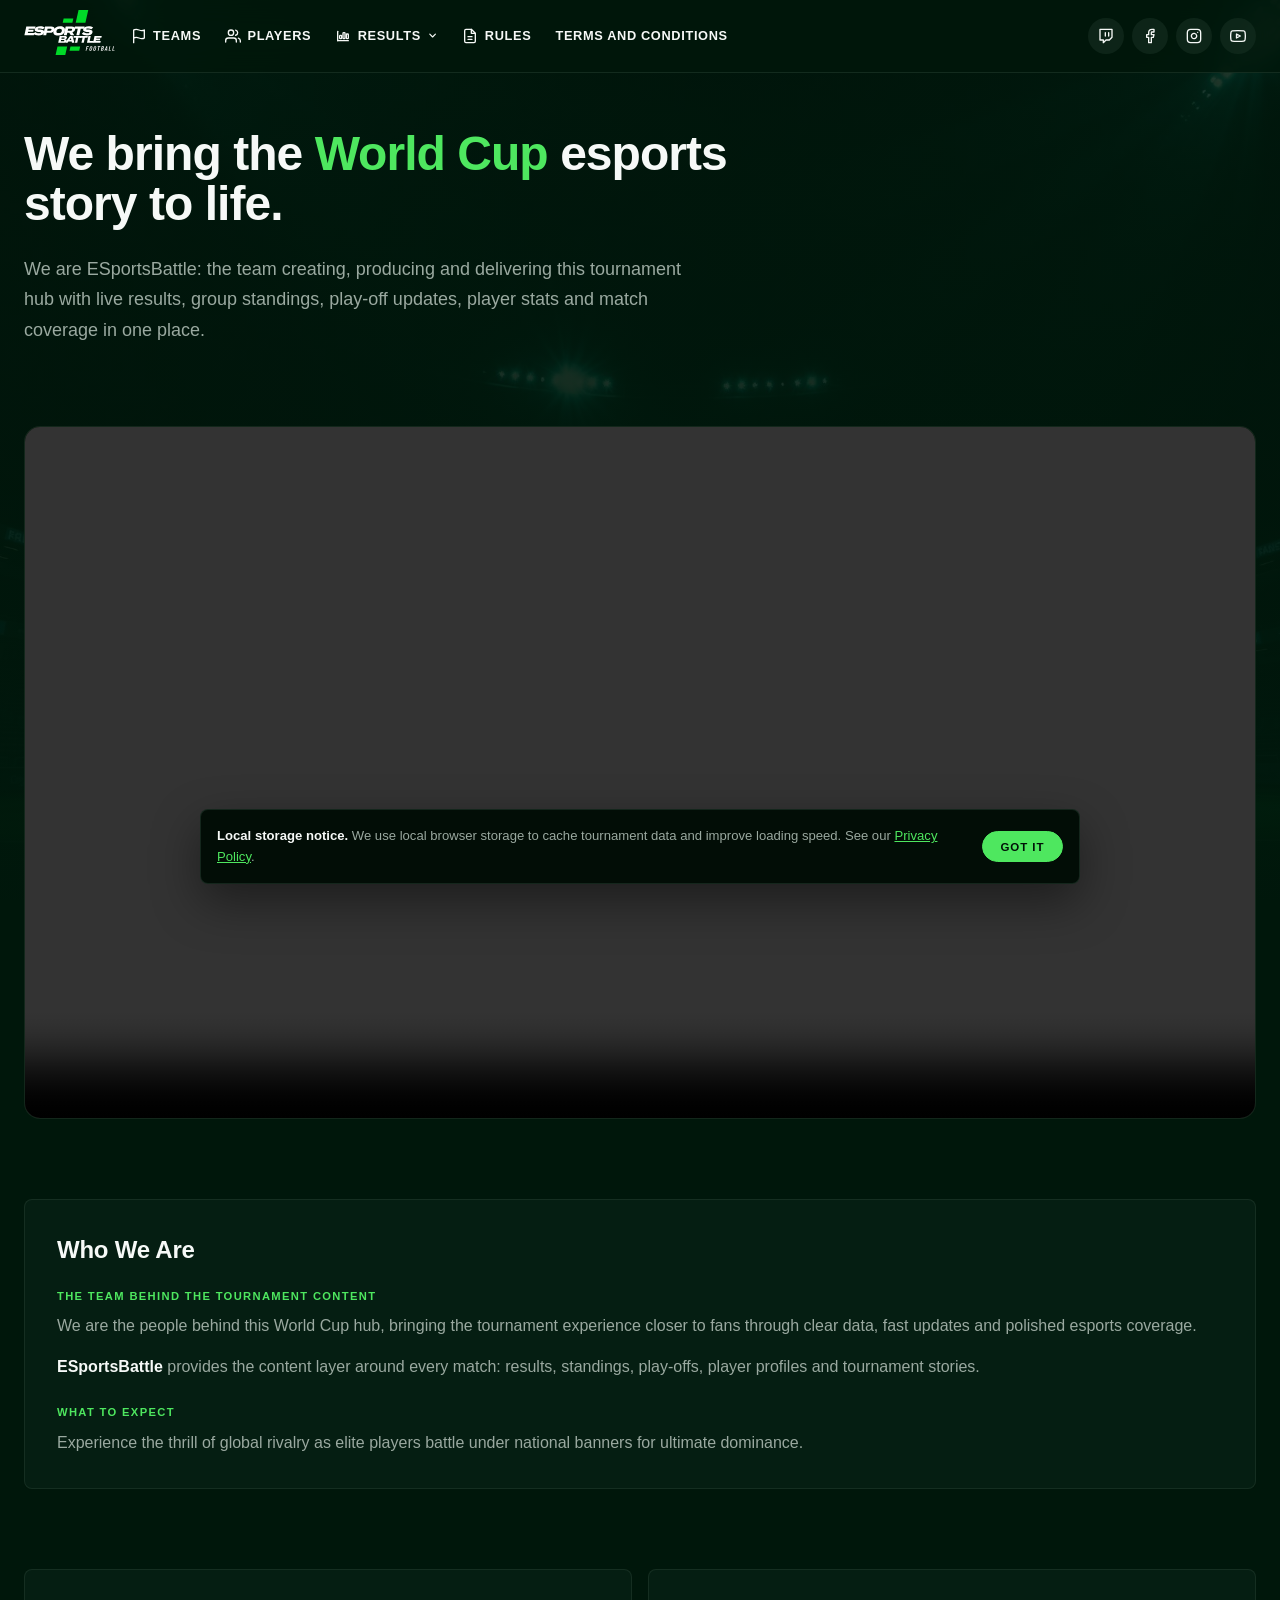
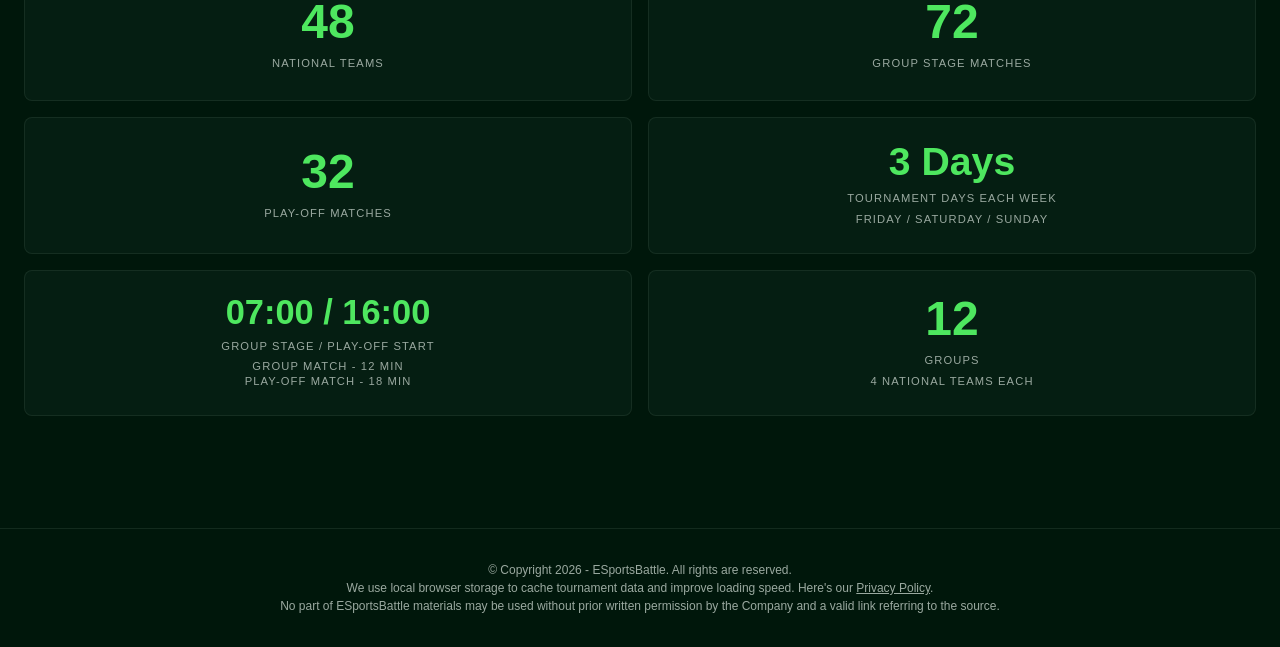
==== index.html @ 12e9135b "1" ====
<!DOCTYPE html>
<html lang="en">
<head>
  <meta charset="UTF-8" />
  <meta name="viewport" content="width=device-width, initial-scale=1.0" />
  <title>ESportsBattle World Cup Championship 2026</title>
  <meta name="description" content="ESportsBattle produces and delivers World Cup esports coverage: live results, group standings, play-offs, players and tournament updates." />
  <link rel="icon" type="image/svg+xml" href="assets/favico.ico" />
  <link rel="stylesheet" href="css/styles.css" />
</head>
<body id="top">

  <div class="bg-fixed"></div>

  <header>
    <div class="header-inner">
      <a href="#top" class="logo">
        <img src="assets/logo.svg" alt="Sportsbattle" />
      </a>

      <nav>
        <a href="html/teams.html">
          <svg viewBox="0 0 24 24" fill="none" stroke="currentColor" stroke-width="2" stroke-linecap="round" stroke-linejoin="round"><path d="M4 15s1-1 4-1 5 2 8 2 4-1 4-1V3s-1 1-4 1-5-2-8-2-4 1-4 1z"/><line x1="4" y1="22" x2="4" y2="15"/></svg>
          TEAMS
        </a>
        <a href="html/players-list.html">
          <svg viewBox="0 0 24 24" fill="none" stroke="currentColor" stroke-width="2" stroke-linecap="round" stroke-linejoin="round"><path d="M17 21v-2a4 4 0 0 0-4-4H5a4 4 0 0 0-4 4v2"/><circle cx="9" cy="7" r="4"/><path d="M23 21v-2a4 4 0 0 0-3-3.87"/><path d="M16 3.13a4 4 0 0 1 0 7.75"/></svg>
          PLAYERS
        </a>
        <div class="nav-dropdown">
          <span class="nav-dropdown-toggle">
            <svg class="results-icon" viewBox="0 0 24 24" fill="none" stroke="currentColor" stroke-width="2" stroke-linecap="round" stroke-linejoin="round"><path d="M4 19V5"/><path d="M4 19h16"/><rect x="7" y="11" width="3" height="5" rx="1"/><rect x="12" y="7" width="3" height="9" rx="1"/><rect x="17" y="9" width="3" height="7" rx="1"/></svg>
            RESULTS
            <svg class="chevron" viewBox="0 0 24 24" fill="none" stroke="currentColor" stroke-width="2.5" stroke-linecap="round" stroke-linejoin="round"><polyline points="6 9 12 15 18 9"/></svg>
          </span>
          <div class="nav-dropdown-menu">
            <a href="html/results.html#group">Group Stage</a>
            <a href="html/results.html#bracket">Play-Off</a>
          </div>
        </div>
        <a href="html/rules.html">
          <svg viewBox="0 0 24 24" fill="none" stroke="currentColor" stroke-width="2" stroke-linecap="round" stroke-linejoin="round"><path d="M14 2H6a2 2 0 0 0-2 2v16a2 2 0 0 0 2 2h12a2 2 0 0 0 2-2V8z"/><path d="M14 2v6h6"/><path d="M9 13h6"/><path d="M9 17h6"/></svg>
          RULES
        </a>
        <a href="html/terms.html">TERMS AND CONDITIONS</a>
      </nav>
      <button class="hamburger" id="hamburger" aria-label="Menu">
        <span></span><span></span><span></span>
      </button>
      <div class="header-actions">
        <div class="social-links">
          <a href="https://twitch.tv" target="_blank" rel="noopener noreferrer" class="social-btn" aria-label="Twitch">
            <svg viewBox="0 0 24 24" fill="none" stroke="currentColor" stroke-width="2" stroke-linecap="round" stroke-linejoin="round">
              <path d="M21 2H3v16h5v4l4-4h5l4-4V2z"/><path d="M11 7v5M16 7v5"/>
            </svg>
          </a>
          <a href="https://www.facebook.com/ESportsBattle.Official" target="_blank" rel="noopener noreferrer" class="social-btn" aria-label="Facebook">
            <svg viewBox="0 0 24 24" fill="none" stroke="currentColor" stroke-width="2" stroke-linecap="round" stroke-linejoin="round">
              <path d="M18 2h-3a5 5 0 0 0-5 5v3H7v4h3v8h4v-8h3l1-4h-4V7a1 1 0 0 1 1-1h3z"/>
            </svg>
          </a>
          <a href="https://www.instagram.com/esportsbattle.official" target="_blank" rel="noopener noreferrer" class="social-btn" aria-label="Instagram">
            <svg viewBox="0 0 24 24" fill="none" stroke="currentColor" stroke-width="2" stroke-linecap="round" stroke-linejoin="round">
              <rect x="2" y="2" width="20" height="20" rx="5" ry="5"/>
              <path d="M16 11.37A4 4 0 1 1 12.63 8 4 4 0 0 1 16 11.37z"/>
              <line x1="17.5" y1="6.5" x2="17.51" y2="6.5"/>
            </svg>
          </a>
          <a href="https://www.youtube.com/channel/UCHNQsFRH6XcjrdtbL4humHQ" target="_blank" rel="noopener noreferrer" class="social-btn" aria-label="YouTube">
            <svg viewBox="0 0 24 24" fill="none" stroke="currentColor" stroke-width="2" stroke-linecap="round" stroke-linejoin="round">
              <path d="M22.54 6.42a2.78 2.78 0 0 0-1.95-1.96C18.88 4 12 4 12 4s-6.88 0-8.59.46a2.78 2.78 0 0 0-1.95 1.96A29 29 0 0 0 1 12a29 29 0 0 0 .46 5.58A2.78 2.78 0 0 0 3.41 19.54C5.12 20 12 20 12 20s6.88 0 8.59-.46a2.78 2.78 0 0 0 1.95-1.96A29 29 0 0 0 23 12a29 29 0 0 0-.46-5.58z"/>
              <polygon points="9.75 15.02 15.5 12 9.75 8.98 9.75 15.02"/>
            </svg>
          </a>
        </div>
      </div>
    </div>
  </header>

  <section class="hero">
    <div class="hero-inner">
      <h1 id="hero-title">We bring the <span>World Cup</span> esports story to life.</h1>
      <p id="hero-desc">
        We are ESportsBattle: the team creating, producing and delivering this tournament hub with live results,
        group standings, play-off updates, player stats and match coverage in one place.
      </p>
    </div>
  </section>

  <section class="video-section container">
    <div class="video-wrapper">
      <video autoplay muted loop controls playsinline preload="auto" data-promo-video>
        <source src="assets/promo.mp4" type="video/mp4">
      </video>
      <div class="video-placeholder is-hidden">
        <div class="video-play-icon">
          <svg viewBox="0 0 24 24" fill="currentColor">
            <polygon points="5 3 19 12 5 21 5 3"/>
          </svg>
        </div>
        <p class="video-placeholder-text">Video coming soon</p>
      </div>
    </div>
  </section>

  <section class="about container">
    <div class="about-grid">
      <div class="card who-card">
        <h2 id="who-title">Who We Are</h2>
        <h3 class="who-subtitle" id="who-subtitle1">The team behind the tournament content</h3>
        <p id="who-p1">We are the people behind this World Cup hub, bringing the tournament experience closer to fans through clear data, fast updates and polished esports coverage.</p>
        <p id="who-p2"><strong>ESportsBattle</strong> provides the content layer around every match: results, standings, play-offs, player profiles and tournament stories.</p>
        <h3 class="who-subtitle" id="who-subtitle2">What to Expect</h3>
        <p id="who-p3">Experience the thrill of global rivalry as elite players battle under national banners for ultimate dominance.</p>
      </div>
    </div>
  </section>

  <section class="stats container">
    <div class="stats-grid">
      <div class="stat-card">
        <div class="value">48</div>
        <div class="label">National Teams</div>
      </div>
      <div class="stat-card">
        <div class="value">72</div>
        <div class="label">Group Stage Matches</div>
      </div>
      <div class="stat-card">
        <div class="value">32</div>
        <div class="label">Play-Off Matches</div>
      </div>
      <div class="stat-card">
        <div class="value value-inline">3 Days</div>
        <div class="label">Tournament Days Each Week</div>
        <div class="label label-sub">Friday / Saturday / Sunday</div>
      </div>
      <div class="stat-card stat-card--wide">
        <div class="value">07:00 / 16:00</div>
        <div class="label">Group Stage / Play-Off Start</div>
        <div class="label label-sub">Group match - 12 min<br>Play-off match - 18 min</div>
      </div>
      <div class="stat-card">
        <div class="value">12</div>
        <div class="label">Groups</div>
        <div class="label label-sub">4 National Teams Each</div>
      </div>
    </div>
  </section>

  <footer>
    <span id="footer-text">© Copyright 2026 - ESportsBattle. All rights are reserved.<br/>
     We use local browser storage to cache tournament data and improve loading speed. Here's our <a href="https://football.esportsbattle.com/en/privacy-policy" target="_blank" rel="noopener noreferrer" class="footer-link">Privacy Policy</a>.<br/>
     No part of ESportsBattle materials may be used without prior written permission by the Company and a valid link referring to the source.</span>
  </footer>

  <button class="scroll-top" id="scrollTopBtn" aria-label="Scroll to top" data-scroll-top>
    <svg viewBox="0 0 24 24" fill="none" stroke="currentColor" stroke-width="2.5" stroke-linecap="round" stroke-linejoin="round">
      <polyline points="18 15 12 9 6 15"/>
    </svg>
  </button>

  <script src="js/pages/home-page.js"></script>
  <script src="js/nav.js"></script>
</body>
</html>
---- css/styles.css ----
:root {
  --radius: 0.5rem;
  --background: oklch(0.18 0.04 160);
  --foreground: oklch(0.98 0.005 160);
  --card: oklch(0.22 0.04 160 / 0.85);
  --primary: oklch(0.82 0.22 145);
  --primary-foreground: oklch(0.15 0.04 160);
  --secondary: oklch(0.28 0.04 160);
  --muted-foreground: oklch(0.72 0.02 160);
  --border: oklch(0.35 0.04 160 / 0.5);
}

*, *::before, *::after { box-sizing: border-box; margin: 0; padding: 0; }
html { scroll-behavior: smooth; }
body {
  font-family: -apple-system, BlinkMacSystemFont, 'Segoe UI', Roboto, sans-serif;
  background-color: var(--background);
  color: var(--foreground);
  min-height: 100vh;
  line-height: 1.5;
}
a { color: inherit; text-decoration: none; }
button { cursor: pointer; font-family: inherit; }

.bg-fixed {
  position: fixed; inset: 0; z-index: -10;
  background-image:
    linear-gradient(to bottom, oklch(0.18 0.04 160 / 0.85), oklch(0.18 0.04 160 / 0.95)),
    url('../assets/stadium-bg.jpg');
  background-size: cover; background-position: center;
}

header {
  position: sticky; top: 0; z-index: 50;
  border-bottom: 1px solid var(--border);
  background: oklch(0.18 0.04 160 / 0.8);
  backdrop-filter: blur(12px);
}
.header-inner {
  max-width: 1280px; margin: 0 auto; padding: 0 1.5rem;
  display: flex; align-items: center; gap: 2rem;
  height: 4.5rem;
}
.logo { transition: opacity 0.2s; flex-shrink: 0; }
.logo:hover { opacity: 0.8; }
.logo img { height: 3.5rem; width: auto; }

nav {
  display: flex; align-items: center; gap: 1.5rem;
  flex: 1; flex-wrap: wrap;
}
nav a {
  font-size: 0.8rem; font-weight: 700; letter-spacing: 0.05em;
  display: flex; align-items: center; gap: 0.4rem;
  color: var(--foreground); transition: color 0.2s; white-space: nowrap;
}
nav a:hover { color: var(--primary); }
nav a.active,
.nav-dropdown-toggle.active { color: var(--primary); }
.is-hidden { display: none !important; }
.grid-span-all { grid-column: 1 / -1; }
.footer-link { text-decoration: underline; }
.text-primary { color: var(--primary); }
nav a svg { width: 1rem; height: 1rem; }

.header-actions { display: flex; align-items: center; gap: 0.75rem; flex-shrink: 0; }
.social-links { display: flex; align-items: center; gap: 0.5rem; }
.social-btn {
  width: 2.25rem; height: 2.25rem; border-radius: 50%;
  background: oklch(0.28 0.04 160 / 0.6);
  display: flex; align-items: center; justify-content: center;
  border: none; color: var(--foreground); transition: background 0.2s, color 0.2s;
}
.social-btn:hover { background: var(--primary); color: var(--primary-foreground); }
.social-btn svg { width: 1rem; height: 1rem; }
.divider { width: 1px; height: 1.5rem; background: var(--border); margin: 0 0.25rem; }

.container { max-width: 1280px; margin: 0 auto; padding: 0 1.5rem; }

.hero { padding: 1.5rem 1.5rem 4rem; max-width: 1280px; margin: 0 auto; }
@media (min-width: 768px) { .hero { padding: 2rem 1.5rem 5rem; } }
.hero-inner { max-width: 48rem; }
.badge {
  display: inline-flex; align-items: center; gap: 0.5rem;
  padding: 0.25rem 0.75rem; border-radius: 9999px;
  border: 1px solid oklch(0.82 0.22 145 / 0.4);
  background: oklch(0.82 0.22 145 / 0.1);
  color: var(--primary); font-size: 0.75rem; font-weight: 700;
  letter-spacing: 0.1em; text-transform: uppercase;
}
.badge-dot {
  width: 0.375rem; height: 0.375rem; border-radius: 50%;
  background: var(--primary); animation: pulse 2s infinite;
}
@keyframes pulse { 0%, 100% { opacity: 1; } 50% { opacity: 0.4; } }
.hero h1 {
  margin-top: 1.5rem; font-size: clamp(2.5rem, 7vw, 4.5rem);
  font-weight: 900; letter-spacing: -0.02em; line-height: 1.05;
}
.hero h1 span { color: var(--primary); }
.hero p { margin-top: 1.5rem; font-size: 1.125rem; color: var(--muted-foreground); max-width: 42rem; line-height: 1.7; }

.video-section { padding-bottom: 5rem; }
.video-wrapper {
  border-radius: calc(var(--radius) * 2);
  overflow: hidden;
  border: 1px solid var(--border);
  background: oklch(0.14 0.04 160);
  aspect-ratio: 16 / 9;
  position: relative;
}
.video-wrapper iframe,
.video-wrapper video {
  width: 100%; height: 100%; display: block; border: none;
}
.video-placeholder {
  position: absolute; inset: 0;
  display: flex; flex-direction: column; align-items: center; justify-content: center;
  gap: 1.25rem; background: oklch(0.14 0.04 160);
}
.video-play-icon {
  width: 5rem; height: 5rem; border-radius: 50%;
  background: oklch(0.82 0.22 145 / 0.15);
  border: 2px solid oklch(0.82 0.22 145 / 0.4);
  display: flex; align-items: center; justify-content: center;
  color: var(--primary);
}
.video-play-icon svg { width: 2rem; height: 2rem; margin-left: 4px; }
.video-placeholder-text {
  font-size: 0.875rem; color: var(--muted-foreground);
  letter-spacing: 0.05em; text-transform: uppercase; font-weight: 600;
}

.about { padding-bottom: 5rem; }
.about-grid { display: grid; gap: 2rem; }
.card {
  border-radius: var(--radius); border: 1px solid var(--border);
  background: var(--card); backdrop-filter: blur(12px); padding: 2rem;
}
.card h2 { font-size: 1.5rem; font-weight: 900; letter-spacing: -0.01em; margin-bottom: 1.25rem; }
.card p { color: var(--muted-foreground); line-height: 1.7; }
.card p + p { margin-top: 0.85rem; }

/* Who We Are card */
.who-subtitle {
  font-size: 0.7rem; font-weight: 800; letter-spacing: 0.12em; text-transform: uppercase;
  color: var(--primary); margin-bottom: 0.5rem; margin-top: 0;
}
.who-subtitle + p { margin-top: 0; }
.who-card p + .who-subtitle { margin-top: 1.5rem; }
.who-card p strong { color: var(--foreground); font-weight: 700; }

.stats { padding-bottom: 5rem; }
.stats-grid { display: grid; grid-template-columns: 1fr 1fr; gap: 1rem; }
@media (min-width: 900px) { .stats-grid { grid-template-columns: repeat(3, 1fr); } }
.stat-card {
  border-radius: var(--radius); border: 1px solid var(--border);
  background: var(--card); backdrop-filter: blur(12px);
  min-height: 8.25rem;
  padding: 1.5rem 1rem 1.6rem; text-align: center;
  display: flex; flex-direction: column; align-items: center; justify-content: center;
}
.stat-card .value {
  font-size: clamp(2.35rem, 4.5vw, 3rem);
  font-weight: 900; color: var(--primary); line-height: 1;
}
.stat-card .label {
  max-width: 16rem;
  font-size: 0.7rem; text-transform: uppercase; letter-spacing: 0.1em;
  color: var(--muted-foreground); margin-top: 0.6rem; line-height: 1.35;
}
.stat-card .label-sub { margin-top: 0.35rem; }
.stat-card .note {
  max-width: 18rem;
  margin-top: 0.45rem;
  font-size: 0.64rem;
  font-weight: 700;
  letter-spacing: 0.06em;
  text-transform: uppercase;
  color: var(--muted-foreground);
  opacity: 0.78;
  line-height: 1.55;
}
.stat-card--wide .value { font-size: clamp(1.55rem, 2.75vw, 2.15rem); }
.stat-card .value-inline { font-size: clamp(1.8rem, 3.4vw, 2.45rem); }


footer {
  border-top: 1px solid var(--border); margin-top: 2rem;
  padding: 2rem; text-align: center;
  font-size: 0.75rem; color: var(--muted-foreground);
}

.storage-consent {
  position: fixed;
  left: 1rem;
  right: 1rem;
  bottom: 1rem;
  z-index: 1200;
  max-width: 880px;
  margin: 0 auto;
  border: 1px solid var(--border);
  border-radius: var(--radius);
  background: oklch(0.13 0.035 160 / 0.96);
  color: var(--foreground);
  box-shadow: 0 18px 48px oklch(0 0 0 / 0.42);
  backdrop-filter: blur(16px);
  padding: 1rem;
  display: flex;
  align-items: center;
  gap: 1rem;
}
.storage-consent p {
  margin: 0;
  color: var(--muted-foreground);
  font-size: 0.82rem;
  line-height: 1.55;
}
.storage-consent strong {
  color: var(--foreground);
}
.storage-consent a {
  color: var(--primary);
  text-decoration: underline;
}
.storage-consent button {
  flex-shrink: 0;
  border: 1px solid var(--primary);
  border-radius: 9999px;
  background: var(--primary);
  color: var(--primary-foreground);
  padding: 0.55rem 1.1rem;
  font-size: 0.72rem;
  font-weight: 900;
  letter-spacing: 0.08em;
  text-transform: uppercase;
  cursor: pointer;
}

/* ── Hamburger button ── */
.hamburger {
  display: none; flex-direction: column; justify-content: center; gap: 5px;
  width: 2.2rem; height: 2.2rem; background: transparent; border: none;
  cursor: pointer; padding: 0.3rem; margin-left: auto; flex-shrink: 0;
}
.hamburger span {
  display: block; width: 100%; height: 2px;
  background: var(--foreground); border-radius: 2px;
  transition: all 0.25s;
}
.hamburger.open span:nth-child(1) { transform: translateY(7px) rotate(45deg); }
.hamburger.open span:nth-child(2) { opacity: 0; }
.hamburger.open span:nth-child(3) { transform: translateY(-7px) rotate(-45deg); }

@media (max-width: 767px) {
  .header-actions { display: none; }
  .hamburger { display: flex; }

  nav {
    display: none;
    position: fixed; inset: 4.5rem 0 0 0; z-index: 49;
    flex-direction: column; align-items: flex-start;
    gap: 0; padding: 1rem 0;
    background: oklch(0.14 0.03 160 / 0.97);
    backdrop-filter: blur(16px);
    border-top: 1px solid var(--border);
    overflow-y: auto;
  }
  nav.open { display: flex; }
  nav a {
    width: 100%; padding: 0.85rem 1.5rem;
    font-size: 1rem; border-bottom: 1px solid var(--border);
  }
  nav a:last-child { border-bottom: none; }

  .header-inner { gap: 1rem; }
  .logo img { height: 2.8rem; }
}

.scroll-top {
  position: fixed; bottom: 2rem; right: 2rem; z-index: 100;
  width: 3rem; height: 3rem; border-radius: 50%;
  border: 1px solid var(--border);
  background: oklch(0.22 0.04 160 / 0.9);
  color: var(--primary);
  display: flex; align-items: center; justify-content: center;
  backdrop-filter: blur(12px); cursor: pointer;
  opacity: 0; pointer-events: none; transform: translateY(10px);
  transition: opacity 0.3s, transform 0.3s, background 0.2s;
}
.scroll-top.visible { opacity: 1; pointer-events: auto; transform: translateY(0); }
.scroll-top:hover { background: var(--primary); color: var(--primary-foreground); }
.scroll-top svg { width: 1.25rem; height: 1.25rem; }
    position: fixed; inset: 4.5rem 0 0 0; z-index: 49;
    flex-direction: column; align-items: flex-start;
    gap: 0; padding: 1rem 0;
    background: oklch(0.14 0.03 160 / 0.97);
    backdrop-filter: blur(16px);
    border-top: 1px solid var(--border);
    overflow-y: auto;
  }
  nav.open { display: flex; }
  nav a {
    width: 100%; padding: 0.85rem 1.5rem;
    font-size: 1rem; border-bottom: 1px solid var(--border);
  }
  nav a:last-child { border-bottom: none; }
  .header-inner { gap: 1rem; }
  .logo img { height: 2.8rem; }

  .hero h1 { font-size: clamp(1.8rem, 8vw, 3rem); }
  .stats-grid { grid-template-columns: 1fr 1fr; gap: 1rem; }
  .conf-grid { grid-template-columns: repeat(3, 1fr); }
}

@media (max-width: 480px) {
  .stats-grid { grid-template-columns: 1fr 1fr; }
  .conf-grid { grid-template-columns: repeat(2, 1fr); }
}
  opacity: 0; pointer-events: none; transform: translateY(10px);
  transition: opacity 0.3s, transform 0.3s, background 0.2s;
}
.scroll-top.visible { opacity: 1; pointer-events: auto; transform: translateY(0); }
.scroll-top:hover { background: var(--primary); color: var(--primary-foreground); }
.scroll-top svg { width: 1.25rem; height: 1.25rem; }

@media (min-width: 768px) {
  nav { display: flex !important; position: static; background: transparent; padding: 0; border: none; flex-direction: row; flex-wrap: wrap; }
  nav a { width: auto; padding: 0; border-bottom: none; font-size: 0.8rem; }
  .hamburger { display: none !important; }
}

/* ── Nav dropdown ── */
.nav-dropdown {
  position: relative;
  display: flex;
  align-items: center;
}
/* Invisible hover bridge so mouse doesn't lose focus crossing the gap */
.nav-dropdown::after {
  content: '';
  position: absolute;
  left: 0; right: 0;
  top: 100%;
  height: 0.5rem;
}
.nav-dropdown-menu {
  display: none;
  position: absolute; top: 100%; left: 0;
  background: oklch(0.18 0.04 160 / 0.97);
  border: 1px solid var(--border); border-radius: 0.6rem;
  padding: 0.35rem 0; min-width: 160px;
  backdrop-filter: blur(16px); z-index: 100;
  box-shadow: 0 8px 24px oklch(0 0 0 / 0.4);
}
.nav-dropdown:hover .nav-dropdown-menu,
.nav-dropdown-menu:hover { display: block; }
.nav-dropdown-menu a {
  display: flex; align-items: center; gap: 0.5rem;
  padding: 0.55rem 1rem; font-size: 0.78rem; font-weight: 700;
  color: var(--muted-foreground); white-space: nowrap;
  border-bottom: none !important; width: auto !important;
  transition: color 0.15s, background 0.15s;
}
.nav-dropdown-menu a:hover { color: var(--primary); background: oklch(0.82 0.22 145 / 0.08); }
.nav-dropdown-toggle {
  display: flex; align-items: center; gap: 0.4rem; cursor: pointer;
  font-size: 0.8rem; font-weight: 700; letter-spacing: 0.05em;
  color: var(--foreground); transition: color 0.2s;
  white-space: nowrap;
  /* match nav a baseline alignment */
  line-height: 1;
}
.nav-dropdown-toggle:hover { color: var(--primary); }
.nav-dropdown-toggle > svg:not(.chevron) {
  width: 1rem;
  height: 1rem;
  flex-shrink: 0;
}
.nav-dropdown-toggle svg.chevron { width: 0.7rem; height: 0.7rem; transition: transform 0.2s; }
.nav-dropdown:hover .chevron { transform: rotate(180deg); }

/* Mobile: dropdown becomes flat list */
@media (max-width: 767px) {
  .nav-dropdown-menu {
    display: block; position: static;
    background: transparent; border: none; box-shadow: none;
    padding: 0; backdrop-filter: none; border-radius: 0;
  }
  .nav-dropdown-menu a {
    padding: 0.85rem 1.5rem 0.85rem 2.5rem !important;
    border-bottom: 1px solid var(--border) !important;
    width: 100% !important; font-size: 0.9rem;
  }
  .nav-dropdown-toggle { padding: 0.85rem 1.5rem; width: 100%; border-bottom: 1px solid var(--border); }
  .chevron { display: none; }
}
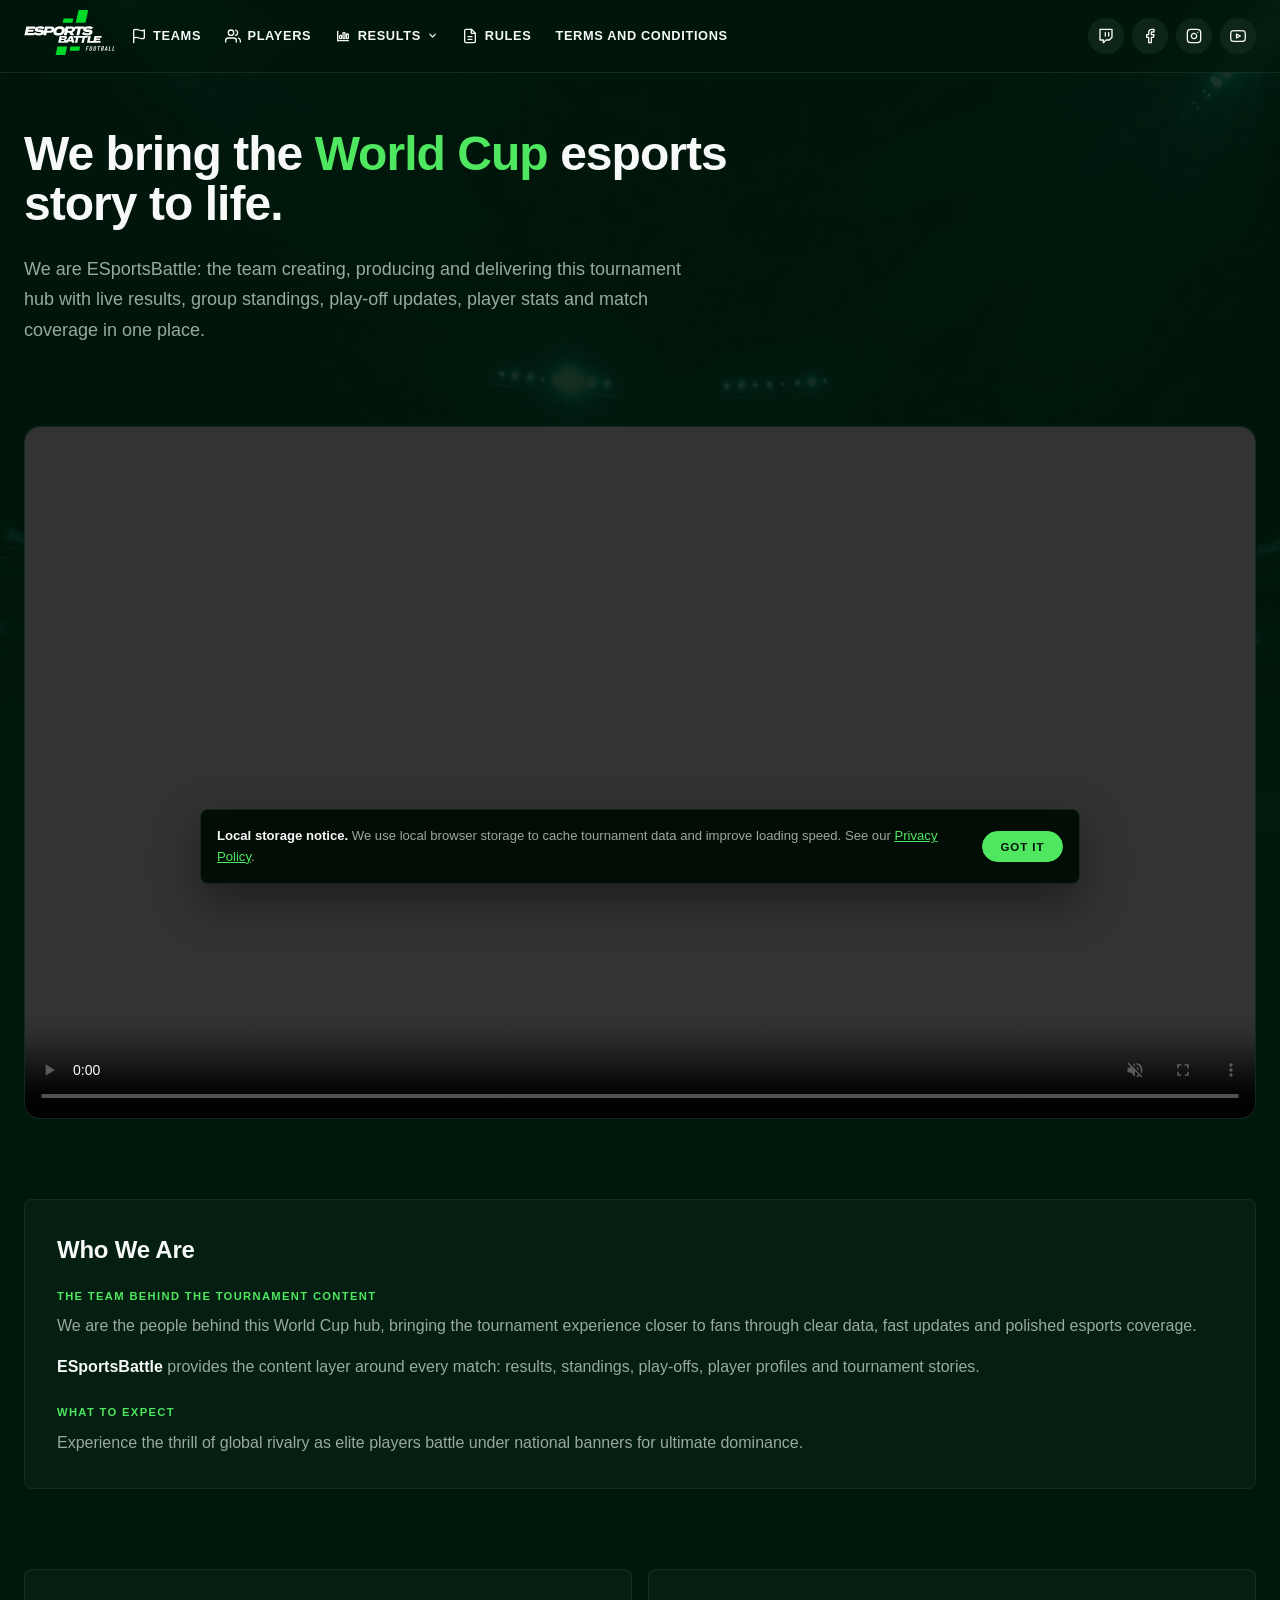
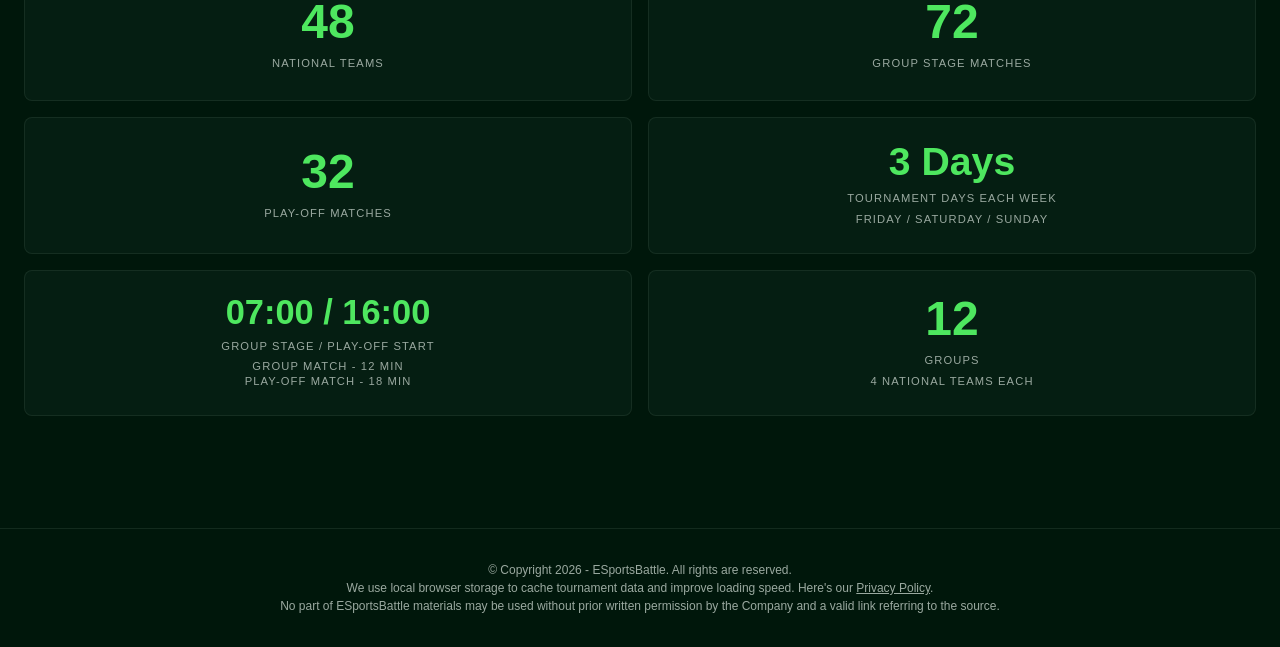
==== commit 90d1b29f: "final-2v0" ====
--- a/index.html
+++ b/index.html
@@ -90,7 +90,7 @@
   <section class="video-section container">
     <div class="video-wrapper">
       <video autoplay muted loop controls playsinline preload="auto" data-promo-video>
-        <source src="assets/promo.mp4" type="video/mp4">
+        <source src="assets/promo.mp4?v=20260611" type="video/mp4">
       </video>
       <div class="video-placeholder is-hidden">
         <div class="video-play-icon">
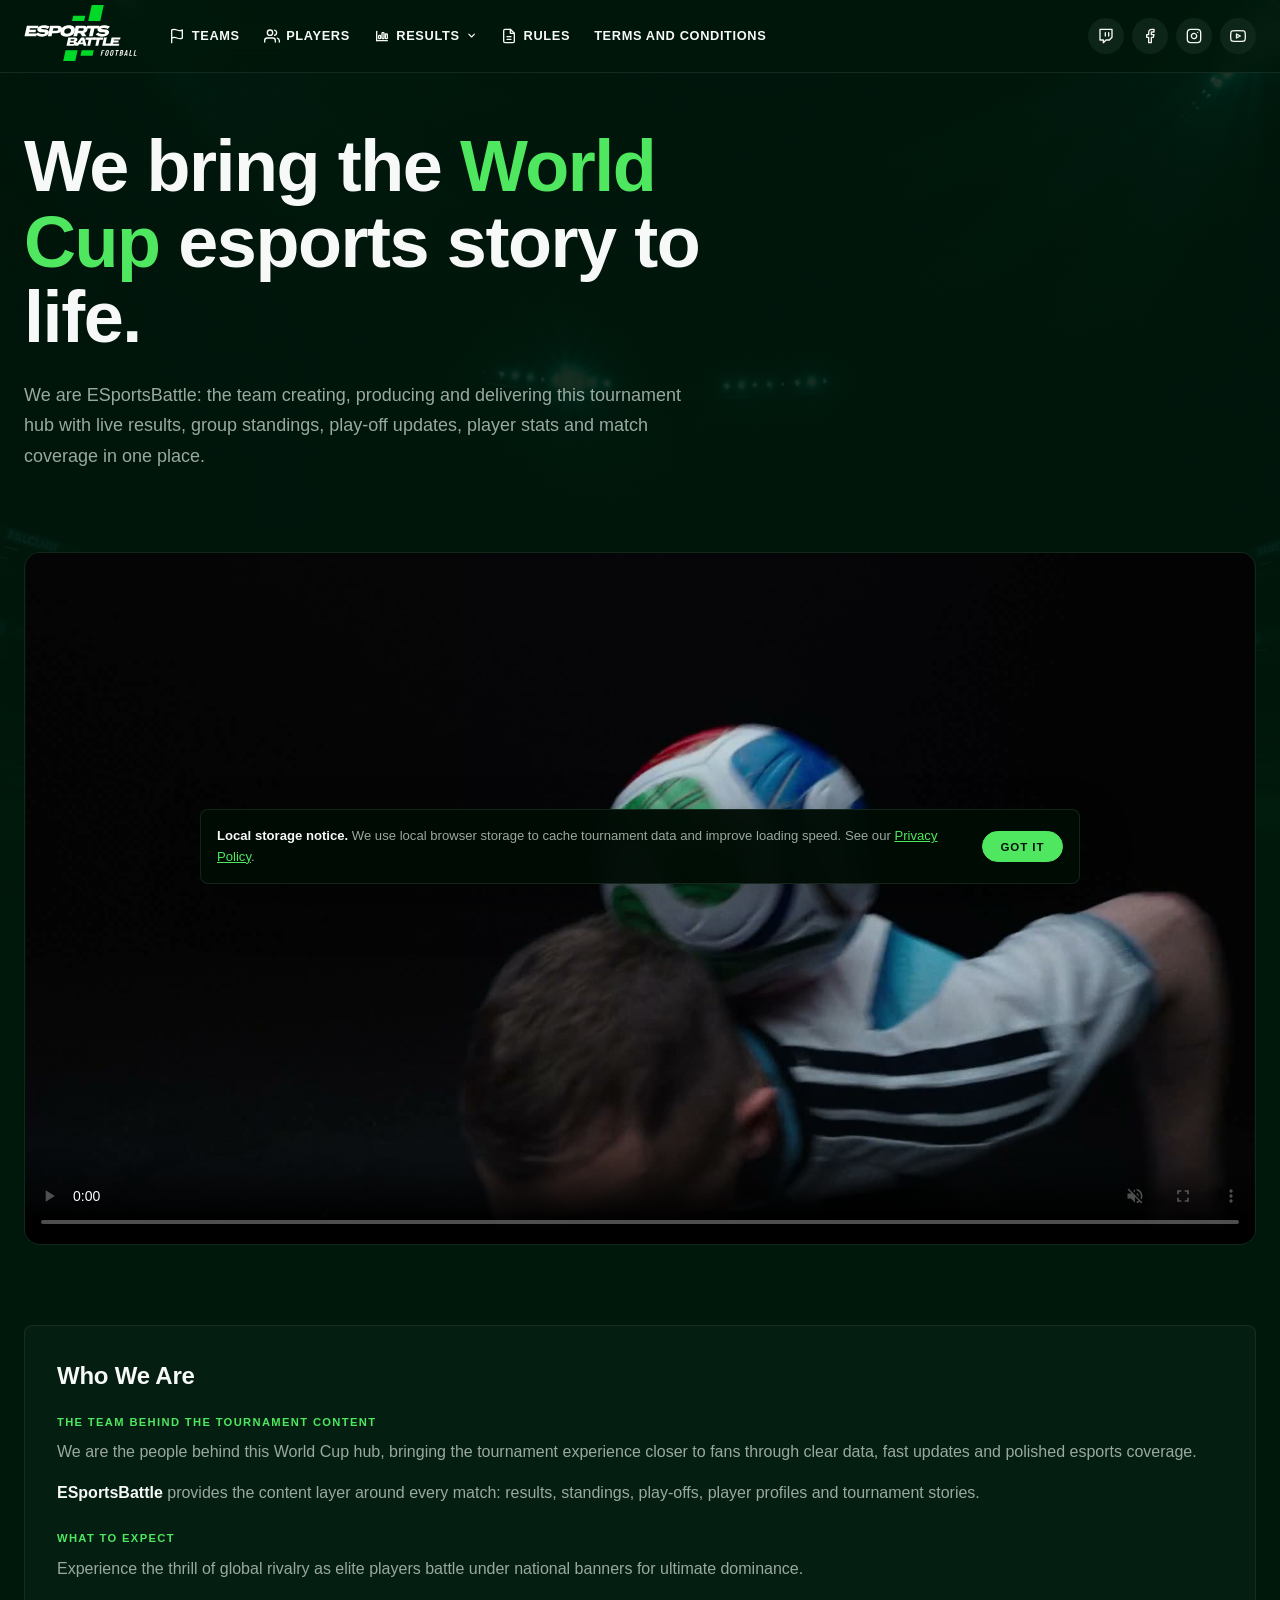
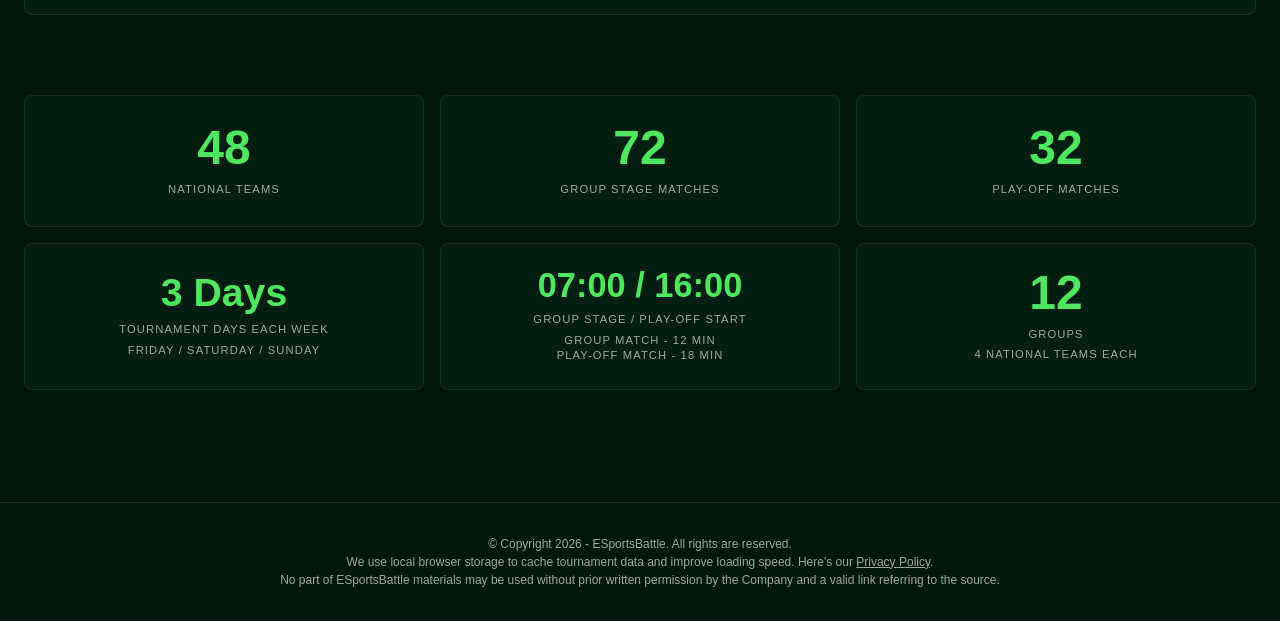
==== commit d74c04a0: "mobile-fix" ====
--- a/index.html
+++ b/index.html
@@ -89,7 +89,7 @@
 
   <section class="video-section container">
     <div class="video-wrapper">
-      <video autoplay muted loop controls playsinline preload="auto" data-promo-video>
+      <video autoplay muted loop controls playsinline preload="auto" poster="assets/promo-poster.jpg" data-promo-video>
         <source src="assets/promo.mp4?v=20260611" type="video/mp4">
       </video>
       <div class="video-placeholder is-hidden">
--- a/css/styles.css
+++ b/css/styles.css
@@ -11,16 +11,25 @@
 }
 
 *, *::before, *::after { box-sizing: border-box; margin: 0; padding: 0; }
-html { scroll-behavior: smooth; }
+html {
+  scroll-behavior: smooth;
+  max-width: 100%;
+  overflow-x: hidden;
+}
 body {
   font-family: -apple-system, BlinkMacSystemFont, 'Segoe UI', Roboto, sans-serif;
   background-color: var(--background);
   color: var(--foreground);
   min-height: 100vh;
   line-height: 1.5;
+  max-width: 100%;
+  overflow-x: hidden;
 }
 a { color: inherit; text-decoration: none; }
 button { cursor: pointer; font-family: inherit; }
+img, video { max-width: 100%; }
+body.nav-open { overflow: hidden; }
+body.nav-open .storage-consent { display: none; }
 
 .bg-fixed {
   position: fixed; inset: 0; z-index: -10;
@@ -254,27 +263,117 @@
 
 @media (max-width: 767px) {
   .header-actions { display: none; }
-  .hamburger { display: flex; }
+  .hamburger {
+    display: flex !important;
+    position: relative;
+    z-index: 52;
+  }
 
   nav {
-    display: none;
-    position: fixed; inset: 4.5rem 0 0 0; z-index: 49;
+    display: flex;
+    position: absolute;
+    top: 100%;
+    left: 0;
+    right: 0;
+    z-index: 49;
+    width: 100%;
+    max-height: calc(100dvh - 4.5rem);
     flex-direction: column; align-items: flex-start;
     gap: 0; padding: 1rem 0;
-    background: oklch(0.14 0.03 160 / 0.97);
+    background: oklch(0.14 0.03 160 / 0.94);
     backdrop-filter: blur(16px);
     border-top: 1px solid var(--border);
+    border-bottom: 1px solid var(--border);
+    box-shadow: 0 18px 36px oklch(0 0 0 / 0.32);
     overflow-y: auto;
-  }
-  nav.open { display: flex; }
+    opacity: 0;
+    visibility: hidden;
+    pointer-events: none;
+    transform: translateY(-0.75rem);
+    transform-origin: top center;
+    transition:
+      opacity 0.24s ease,
+      transform 0.28s ease,
+      visibility 0s linear 0.28s;
+  }
+  nav.open {
+    opacity: 1;
+    visibility: visible;
+    pointer-events: auto;
+    transform: translateY(0);
+    transition:
+      opacity 0.24s ease,
+      transform 0.28s ease,
+      visibility 0s linear 0s;
+  }
   nav a {
     width: 100%; padding: 0.85rem 1.5rem;
     font-size: 1rem; border-bottom: 1px solid var(--border);
   }
   nav a:last-child { border-bottom: none; }
 
-  .header-inner { gap: 1rem; }
+  .header-inner {
+    width: 100%;
+    padding: 0 1rem;
+    gap: 1rem;
+    justify-content: space-between;
+  }
   .logo img { height: 2.8rem; }
+
+  .container,
+  .hero {
+    padding-left: 1rem;
+    padding-right: 1rem;
+  }
+  .hero { padding-bottom: 2.75rem; }
+  .hero h1 {
+    font-size: clamp(2rem, 10vw, 3rem);
+    overflow-wrap: anywhere;
+  }
+  .hero p { font-size: 0.95rem; line-height: 1.6; }
+  .video-section,
+  .about,
+  .stats { padding-bottom: 3rem; }
+  .card { padding: 1.25rem; }
+  .stats-grid { gap: 0.75rem; }
+  .stat-card {
+    min-width: 0;
+    min-height: 7.5rem;
+    padding: 1.15rem 0.65rem;
+  }
+  .stat-card .value { font-size: clamp(1.85rem, 9vw, 2.5rem); }
+  .stat-card .value-inline { font-size: clamp(1.45rem, 7vw, 2.1rem); }
+  .stat-card--wide { grid-column: 1 / -1; }
+  .stat-card--wide .value { font-size: clamp(1.45rem, 7vw, 2rem); }
+  .stat-card .label { font-size: 0.62rem; }
+  .stat-card .note { font-size: 0.58rem; }
+
+  .storage-consent {
+    left: 0.75rem;
+    right: 0.75rem;
+    bottom: 0.75rem;
+    padding: 0.8rem;
+    flex-direction: column;
+    align-items: stretch;
+    gap: 0.65rem;
+  }
+  .storage-consent p { font-size: 0.72rem; line-height: 1.45; }
+  .storage-consent button {
+    align-self: flex-end;
+    padding: 0.45rem 0.9rem;
+  }
+
+  footer {
+    padding: 1.5rem 1rem;
+    font-size: 0.68rem;
+    overflow-wrap: anywhere;
+  }
+  .scroll-top {
+    width: 2.65rem;
+    height: 2.65rem;
+    right: 1rem;
+    bottom: 1rem;
+  }
 }
 
 .scroll-top {
@@ -291,38 +390,6 @@
 .scroll-top.visible { opacity: 1; pointer-events: auto; transform: translateY(0); }
 .scroll-top:hover { background: var(--primary); color: var(--primary-foreground); }
 .scroll-top svg { width: 1.25rem; height: 1.25rem; }
-    position: fixed; inset: 4.5rem 0 0 0; z-index: 49;
-    flex-direction: column; align-items: flex-start;
-    gap: 0; padding: 1rem 0;
-    background: oklch(0.14 0.03 160 / 0.97);
-    backdrop-filter: blur(16px);
-    border-top: 1px solid var(--border);
-    overflow-y: auto;
-  }
-  nav.open { display: flex; }
-  nav a {
-    width: 100%; padding: 0.85rem 1.5rem;
-    font-size: 1rem; border-bottom: 1px solid var(--border);
-  }
-  nav a:last-child { border-bottom: none; }
-  .header-inner { gap: 1rem; }
-  .logo img { height: 2.8rem; }
-
-  .hero h1 { font-size: clamp(1.8rem, 8vw, 3rem); }
-  .stats-grid { grid-template-columns: 1fr 1fr; gap: 1rem; }
-  .conf-grid { grid-template-columns: repeat(3, 1fr); }
-}
-
-@media (max-width: 480px) {
-  .stats-grid { grid-template-columns: 1fr 1fr; }
-  .conf-grid { grid-template-columns: repeat(2, 1fr); }
-}
-  opacity: 0; pointer-events: none; transform: translateY(10px);
-  transition: opacity 0.3s, transform 0.3s, background 0.2s;
-}
-.scroll-top.visible { opacity: 1; pointer-events: auto; transform: translateY(0); }
-.scroll-top:hover { background: var(--primary); color: var(--primary-foreground); }
-.scroll-top svg { width: 1.25rem; height: 1.25rem; }
 
 @media (min-width: 768px) {
   nav { display: flex !important; position: static; background: transparent; padding: 0; border: none; flex-direction: row; flex-wrap: wrap; }
@@ -382,8 +449,14 @@
 
 /* Mobile: dropdown becomes flat list */
 @media (max-width: 767px) {
+  .nav-dropdown {
+    width: 100%;
+    flex-direction: column;
+    align-items: stretch;
+  }
   .nav-dropdown-menu {
     display: block; position: static;
+    width: 100%;
     background: transparent; border: none; box-shadow: none;
     padding: 0; backdrop-filter: none; border-radius: 0;
   }
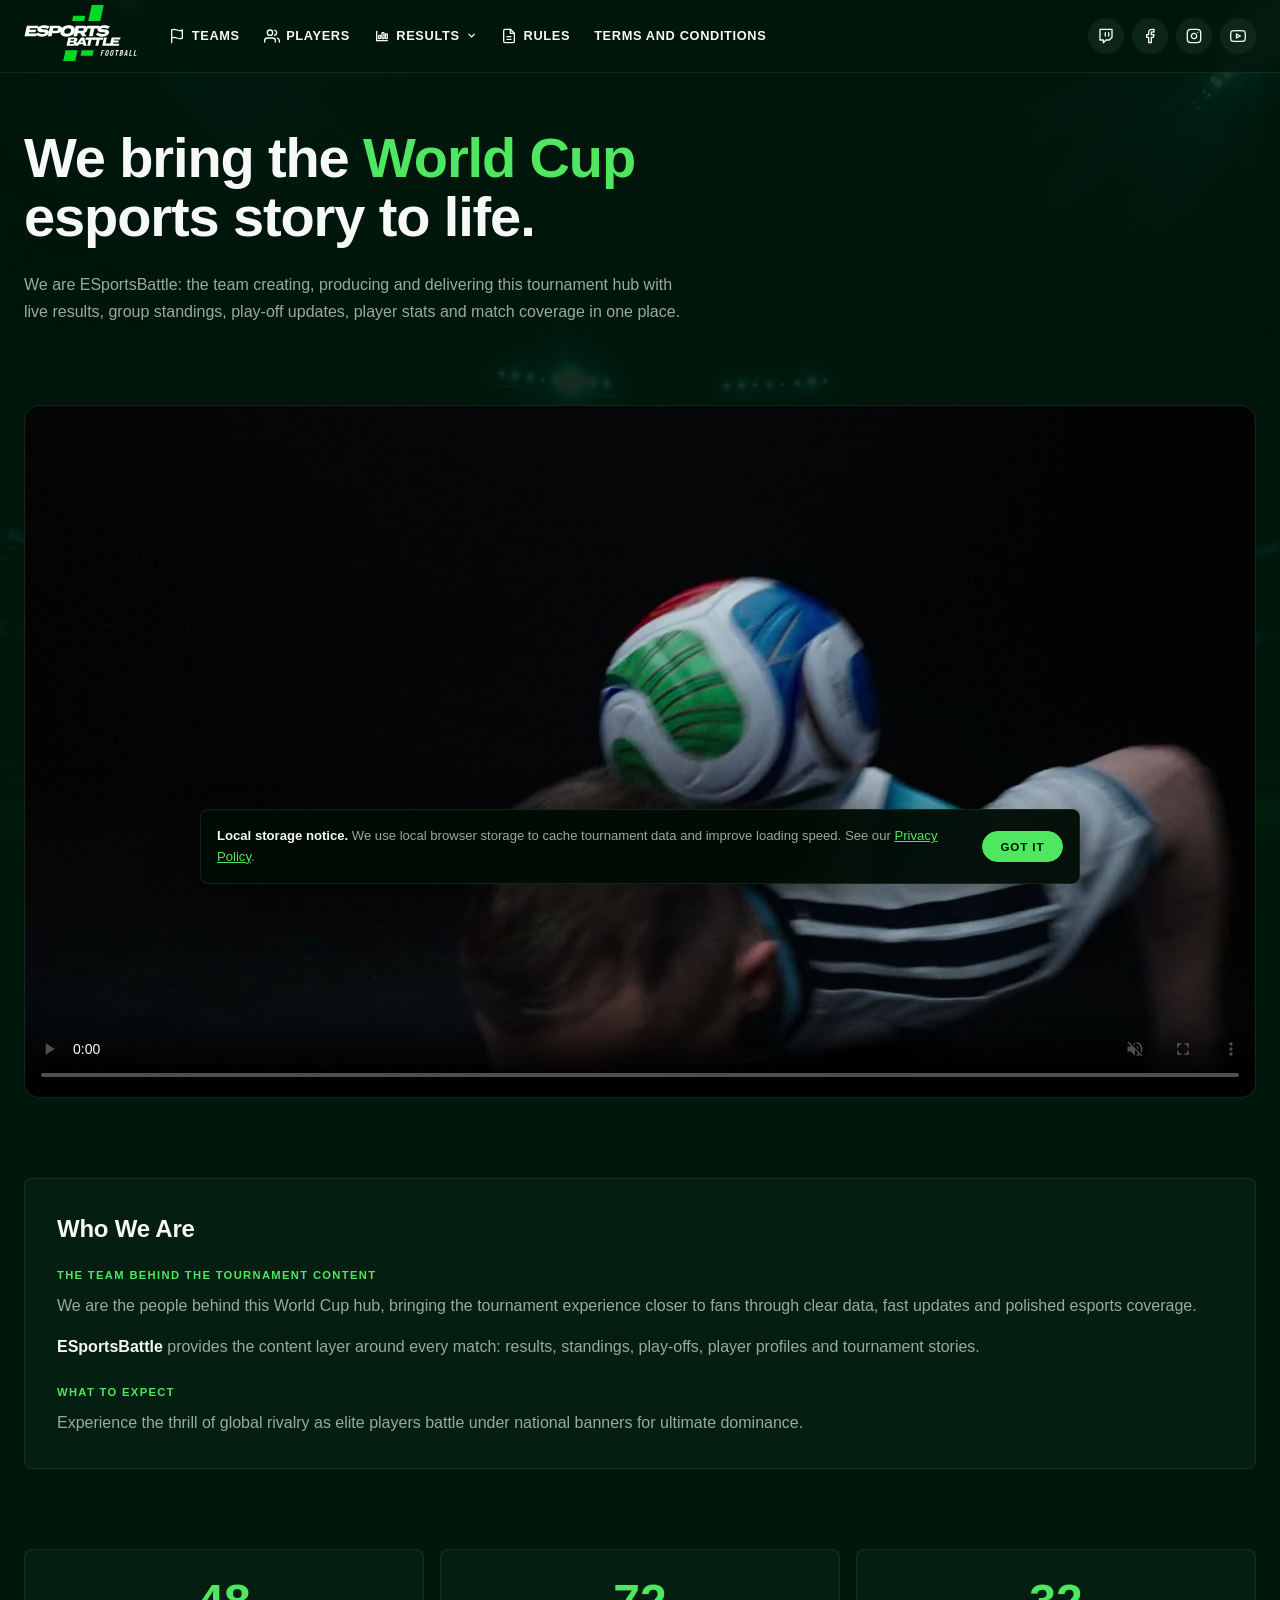
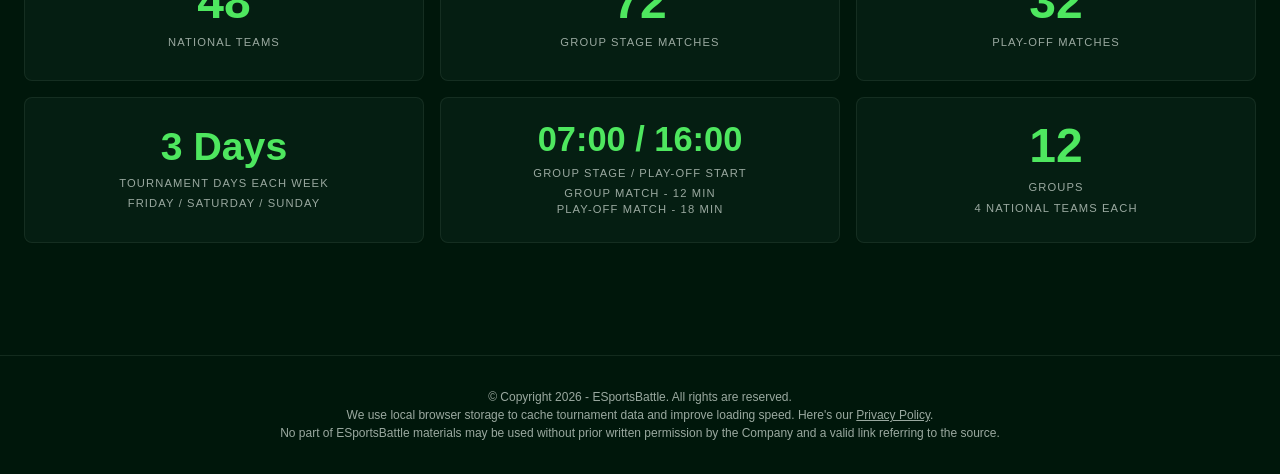
==== commit 25900018: "social-pre" ====
--- a/index.html
+++ b/index.html
@@ -5,6 +5,21 @@
   <meta name="viewport" content="width=device-width, initial-scale=1.0" />
   <title>ESportsBattle World Cup Championship 2026</title>
   <meta name="description" content="ESportsBattle produces and delivers World Cup esports coverage: live results, group standings, play-offs, players and tournament updates." />
+  <link rel="canonical" href="https://html-version-pink.vercel.app/" />
+
+  <meta property="og:type" content="website" />
+  <meta property="og:url" content="https://html-version-pink.vercel.app/" />
+  <meta property="og:title" content="ESportsBattle World Cup Championship 2026" />
+  <meta property="og:description" content="Live results, group standings, play-offs, player stats and tournament updates from ESportsBattle." />
+  <meta property="og:image" content="https://html-version-pink.vercel.app/assets/social-preview.jpg?v=20260611" />
+  <meta property="og:image:width" content="1200" />
+  <meta property="og:image:height" content="630" />
+  <meta property="og:image:alt" content="ESportsBattle World Cup 2026" />
+
+  <meta name="twitter:card" content="summary_large_image" />
+  <meta name="twitter:title" content="ESportsBattle World Cup Championship 2026" />
+  <meta name="twitter:description" content="Live results, group standings, play-offs, player stats and tournament updates from ESportsBattle." />
+  <meta name="twitter:image" content="https://html-version-pink.vercel.app/assets/social-preview.jpg?v=20260611" />
   <link rel="icon" type="image/svg+xml" href="assets/favico.ico" />
   <link rel="stylesheet" href="css/styles.css" />
 </head>
--- a/css/styles.css
+++ b/css/styles.css
@@ -87,7 +87,9 @@
 .container { max-width: 1280px; margin: 0 auto; padding: 0 1.5rem; }
 
 .hero { padding: 1.5rem 1.5rem 4rem; max-width: 1280px; margin: 0 auto; }
-@media (min-width: 768px) { .hero { padding: 2rem 1.5rem 5rem; } }
+@media (min-width: 768px) {
+  .hero { padding: 2rem 1.5rem 5rem; }
+}
 .hero-inner { max-width: 48rem; }
 .badge {
   display: inline-flex; align-items: center; gap: 0.5rem;
@@ -108,6 +110,10 @@
 }
 .hero h1 span { color: var(--primary); }
 .hero p { margin-top: 1.5rem; font-size: 1.125rem; color: var(--muted-foreground); max-width: 42rem; line-height: 1.7; }
+@media (min-width: 768px) {
+  .hero h1 { font-size: clamp(2.75rem, 4.5vw, 3.5rem); }
+  .hero p { font-size: 1rem; }
+}
 
 .video-section { padding-bottom: 5rem; }
 .video-wrapper {
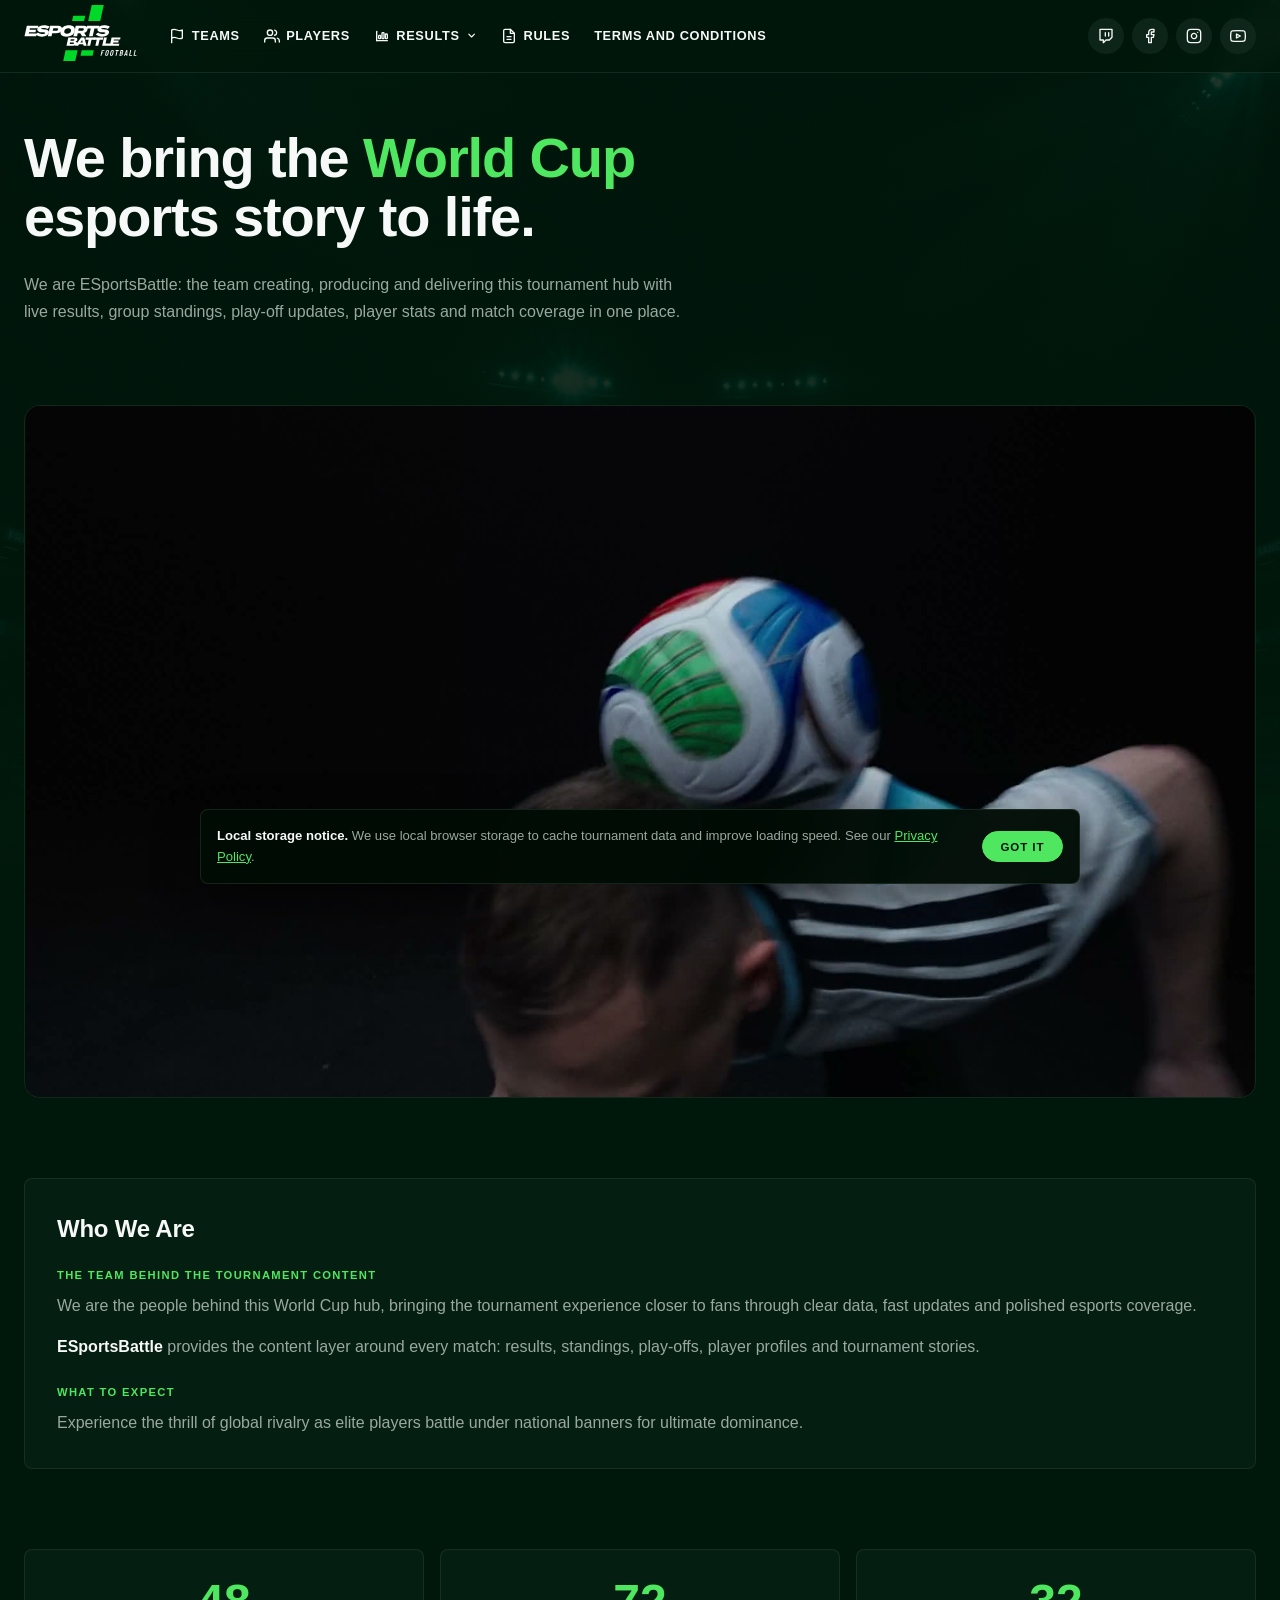
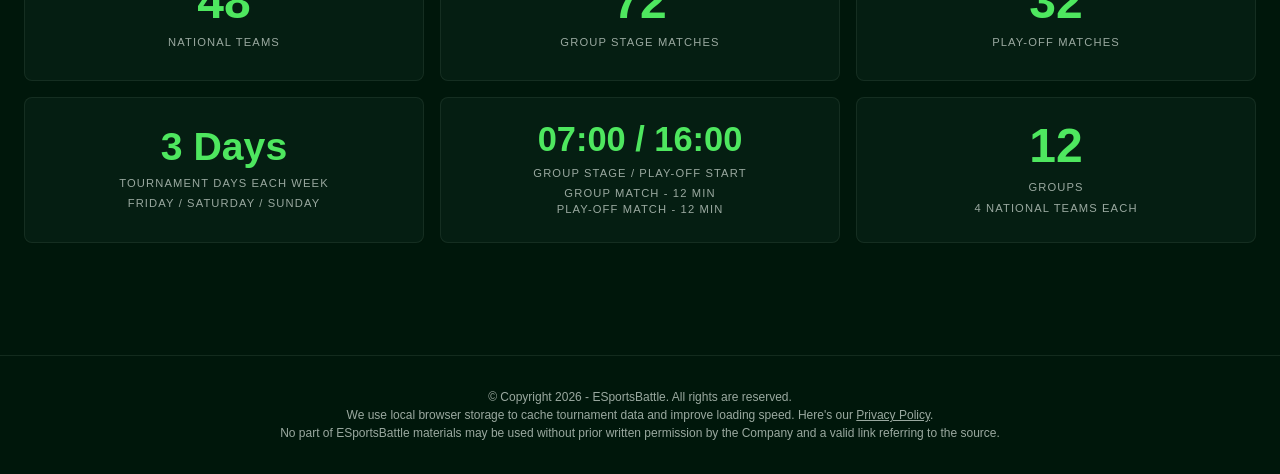
==== commit c681bc71: "blya-budu-last-patch" ====
--- a/index.html
+++ b/index.html
@@ -103,10 +103,36 @@
   </section>
 
   <section class="video-section container">
-    <div class="video-wrapper">
-      <video autoplay muted loop controls playsinline preload="auto" poster="assets/promo-poster.jpg" data-promo-video>
+    <div class="video-wrapper" data-video-player>
+      <video autoplay muted loop playsinline preload="auto" poster="assets/promo-poster.jpg"
+        controlslist="nodownload noremoteplayback" disablepictureinpicture disableremoteplayback
+        draggable="false" data-promo-video>
         <source src="assets/promo.mp4?v=20260611" type="video/mp4">
       </video>
+      <button class="video-center-play" type="button" data-video-toggle aria-label="Play video">
+        <svg class="icon-play" viewBox="0 0 24 24" fill="currentColor" aria-hidden="true">
+          <path d="M8 5v14l11-7z"/>
+        </svg>
+      </button>
+      <div class="video-controls">
+        <input class="video-progress" type="range" min="0" max="1000" value="0" step="1" data-video-progress aria-label="Video progress">
+        <div class="video-controls-row">
+          <button class="video-control-btn" type="button" data-video-toggle aria-label="Pause video">
+            <svg class="icon-play" viewBox="0 0 24 24" fill="currentColor" aria-hidden="true"><path d="M8 5v14l11-7z"/></svg>
+            <svg class="icon-pause" viewBox="0 0 24 24" fill="currentColor" aria-hidden="true"><path d="M7 5h4v14H7zM13 5h4v14h-4z"/></svg>
+          </button>
+          <button class="video-control-btn" type="button" data-video-mute aria-label="Unmute video">
+            <svg class="icon-volume" viewBox="0 0 24 24" fill="none" stroke="currentColor" stroke-width="2" stroke-linecap="round" stroke-linejoin="round" aria-hidden="true"><path d="M11 5 6 9H2v6h4l5 4z"/><path d="M15.5 8.5a5 5 0 0 1 0 7"/><path d="M18 6a8.5 8.5 0 0 1 0 12"/></svg>
+            <svg class="icon-muted" viewBox="0 0 24 24" fill="none" stroke="currentColor" stroke-width="2" stroke-linecap="round" stroke-linejoin="round" aria-hidden="true"><path d="M11 5 6 9H2v6h4l5 4z"/><path d="m16 9 5 5"/><path d="m21 9-5 5"/></svg>
+          </button>
+          <input class="video-volume" type="range" min="0" max="1" value="1" step="0.05" data-video-volume aria-label="Volume">
+          <span class="video-time"><span data-video-current>0:00</span> / <span data-video-duration>0:00</span></span>
+          <button class="video-control-btn video-fullscreen-btn" type="button" data-video-fullscreen aria-label="Enter fullscreen">
+            <svg class="icon-expand" viewBox="0 0 24 24" fill="none" stroke="currentColor" stroke-width="2" stroke-linecap="round" stroke-linejoin="round" aria-hidden="true"><path d="M8 3H3v5"/><path d="m3 3 6 6"/><path d="M16 3h5v5"/><path d="m21 3-6 6"/><path d="M8 21H3v-5"/><path d="m3 21 6-6"/><path d="M16 21h5v-5"/><path d="m21 21-6-6"/></svg>
+            <svg class="icon-collapse" viewBox="0 0 24 24" fill="none" stroke="currentColor" stroke-width="2" stroke-linecap="round" stroke-linejoin="round" aria-hidden="true"><path d="M9 9H4V4"/><path d="M4 9 9 4"/><path d="M15 9h5V4"/><path d="m20 9-5-5"/><path d="M9 15H4v5"/><path d="m4 15 5 5"/><path d="M15 15h5v5"/><path d="m20 15-5 5"/></svg>
+          </button>
+        </div>
+      </div>
       <div class="video-placeholder is-hidden">
         <div class="video-play-icon">
           <svg viewBox="0 0 24 24" fill="currentColor">
@@ -153,7 +179,7 @@
       <div class="stat-card stat-card--wide">
         <div class="value">07:00 / 16:00</div>
         <div class="label">Group Stage / Play-Off Start</div>
-        <div class="label label-sub">Group match - 12 min<br>Play-off match - 18 min</div>
+        <div class="label label-sub">Group match - 12 min<br>Play-off match - 12 min</div>
       </div>
       <div class="stat-card">
         <div class="value">12</div>
--- a/css/styles.css
+++ b/css/styles.css
@@ -28,6 +28,11 @@
 a { color: inherit; text-decoration: none; }
 button { cursor: pointer; font-family: inherit; }
 img, video { max-width: 100%; }
+img {
+  -webkit-user-drag: none;
+  user-select: none;
+  -webkit-user-select: none;
+}
 body.nav-open { overflow: hidden; }
 body.nav-open .storage-consent { display: none; }
 
@@ -123,11 +128,138 @@
   background: oklch(0.14 0.04 160);
   aspect-ratio: 16 / 9;
   position: relative;
+  isolation: isolate;
 }
 .video-wrapper iframe,
 .video-wrapper video {
   width: 100%; height: 100%; display: block; border: none;
 }
+.video-wrapper video { cursor: pointer; }
+.video-wrapper::after {
+  content: '';
+  position: absolute;
+  inset: auto 0 0;
+  height: 34%;
+  z-index: 1;
+  pointer-events: none;
+  background: linear-gradient(to top, oklch(0 0 0 / 0.78), transparent);
+  opacity: 0;
+  transition: opacity 0.25s ease;
+}
+.video-wrapper:hover::after,
+.video-wrapper.controls-visible::after,
+.video-wrapper.is-paused::after { opacity: 1; }
+.video-center-play {
+  position: absolute;
+  left: 50%;
+  top: 50%;
+  z-index: 3;
+  width: 4.5rem;
+  height: 4.5rem;
+  border: 1px solid oklch(0.82 0.22 145 / 0.7);
+  border-radius: 50%;
+  background: oklch(0.14 0.04 160 / 0.78);
+  color: var(--primary);
+  display: grid;
+  place-items: center;
+  transform: translate(-50%, -50%) scale(0.86);
+  opacity: 0;
+  pointer-events: none;
+  backdrop-filter: blur(12px);
+  box-shadow: 0 12px 30px oklch(0 0 0 / 0.38);
+  transition: opacity 0.2s ease, transform 0.2s ease, background 0.2s ease;
+}
+.video-center-play svg { width: 1.7rem; height: 1.7rem; margin-left: 0.18rem; }
+.video-center-play:hover { background: var(--primary); color: var(--primary-foreground); }
+.video-wrapper.is-paused .video-center-play {
+  opacity: 1;
+  pointer-events: auto;
+  transform: translate(-50%, -50%) scale(1);
+}
+.video-controls {
+  position: absolute;
+  left: 0.85rem;
+  right: 0.85rem;
+  bottom: 0.75rem;
+  z-index: 3;
+  display: flex;
+  flex-direction: column;
+  gap: 0.45rem;
+  opacity: 0;
+  transform: translateY(0.5rem);
+  pointer-events: none;
+  transition: opacity 0.22s ease, transform 0.22s ease;
+}
+.video-wrapper:hover .video-controls,
+.video-wrapper.controls-visible .video-controls,
+.video-wrapper.is-paused .video-controls {
+  opacity: 1;
+  transform: translateY(0);
+  pointer-events: auto;
+}
+.video-controls-row {
+  min-height: 2.25rem;
+  display: flex;
+  align-items: center;
+  gap: 0.55rem;
+}
+.video-control-btn {
+  width: 2.25rem;
+  height: 2.25rem;
+  flex: 0 0 2.25rem;
+  border: 0;
+  border-radius: 50%;
+  display: grid;
+  place-items: center;
+  background: transparent;
+  color: var(--foreground);
+  transition: color 0.18s ease, background 0.18s ease;
+}
+.video-control-btn:hover { color: var(--primary); background: oklch(1 0 0 / 0.08); }
+.video-control-btn svg { width: 1.15rem; height: 1.15rem; grid-area: 1 / 1; }
+.video-wrapper:not(.is-paused) .icon-play,
+.video-wrapper.is-paused .icon-pause,
+.video-wrapper:not(.is-muted) .icon-muted,
+.video-wrapper.is-muted .icon-volume,
+.video-wrapper:not(.is-fullscreen) .icon-collapse,
+.video-wrapper.is-fullscreen .icon-expand { display: none; }
+.video-progress,
+.video-volume {
+  --range-progress: 0%;
+  appearance: none;
+  border: 0;
+  height: 4px;
+  border-radius: 999px;
+  background: linear-gradient(to right, var(--primary) var(--range-progress), oklch(1 0 0 / 0.28) var(--range-progress));
+  cursor: pointer;
+}
+.video-progress { width: 100%; }
+.video-volume { width: 5rem; --range-progress: 100%; }
+.video-progress::-webkit-slider-thumb,
+.video-volume::-webkit-slider-thumb {
+  appearance: none;
+  width: 12px;
+  height: 12px;
+  border-radius: 50%;
+  background: var(--primary);
+  box-shadow: 0 0 0 3px oklch(0.82 0.22 145 / 0.2);
+}
+.video-progress::-moz-range-thumb,
+.video-volume::-moz-range-thumb {
+  width: 12px;
+  height: 12px;
+  border: 0;
+  border-radius: 50%;
+  background: var(--primary);
+}
+.video-time {
+  color: oklch(0.92 0.01 160);
+  font-size: 0.72rem;
+  font-weight: 700;
+  font-variant-numeric: tabular-nums;
+  white-space: nowrap;
+}
+.video-fullscreen-btn { margin-left: auto; }
 .video-placeholder {
   position: absolute; inset: 0;
   display: flex; flex-direction: column; align-items: center; justify-content: center;
@@ -340,6 +472,16 @@
   .video-section,
   .about,
   .stats { padding-bottom: 3rem; }
+  .video-center-play { width: 3.75rem; height: 3.75rem; }
+  .video-controls { left: 0.55rem; right: 0.55rem; bottom: 0.45rem; }
+  .video-controls-row { gap: 0.25rem; }
+  .video-control-btn {
+    width: 2rem;
+    height: 2rem;
+    flex-basis: 2rem;
+  }
+  .video-volume { display: none; }
+  .video-time { font-size: 0.62rem; }
   .card { padding: 1.25rem; }
   .stats-grid { gap: 0.75rem; }
   .stat-card {
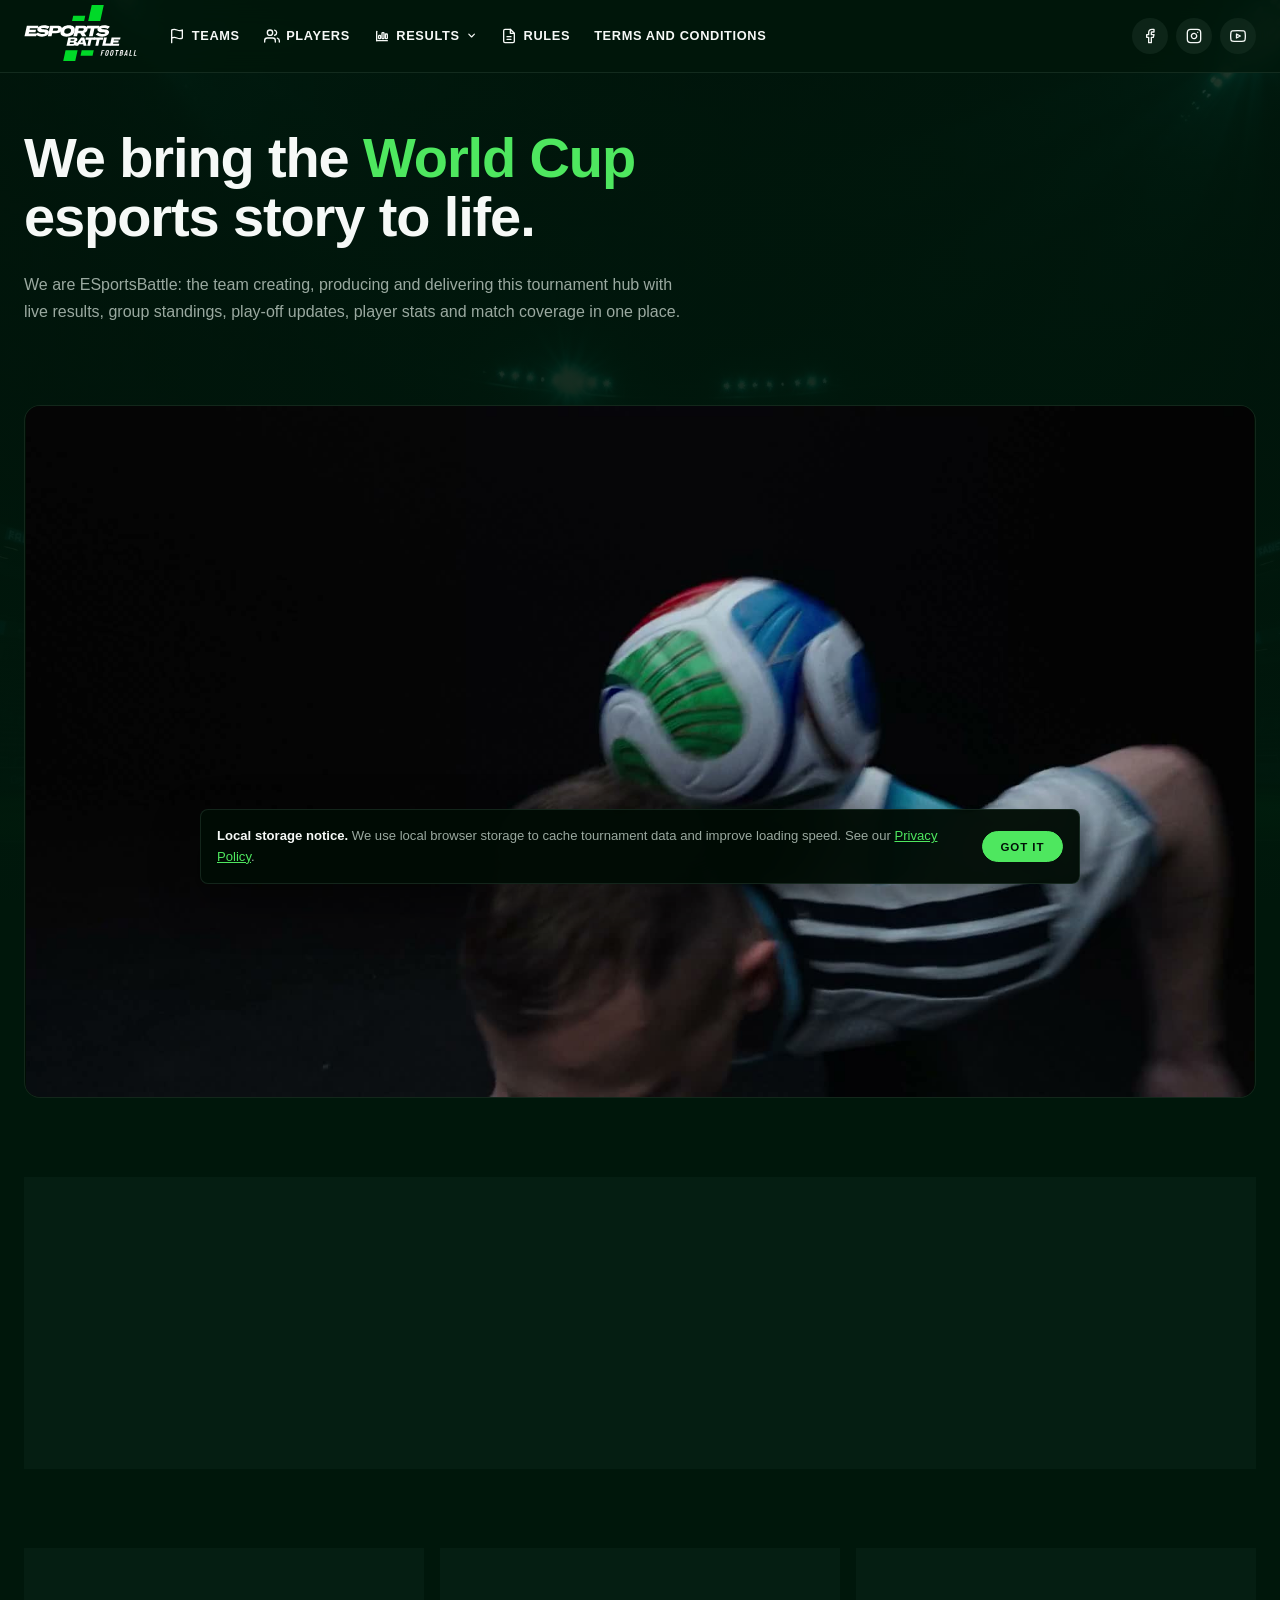
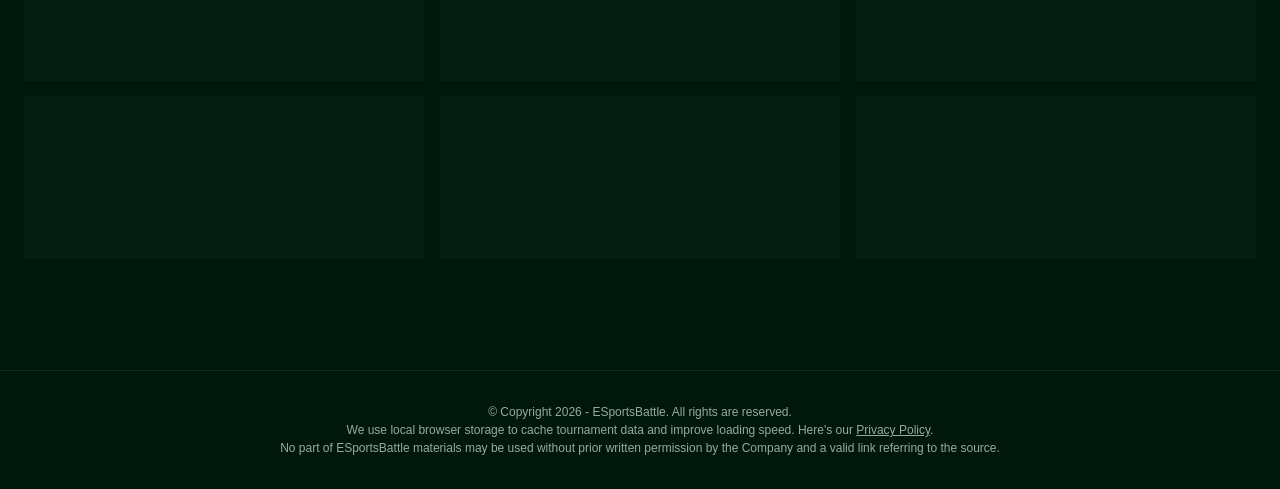
==== commit bdd39e03: "Knockout bracket fixed" ====
--- a/index.html
+++ b/index.html
@@ -5,13 +5,13 @@
   <meta name="viewport" content="width=device-width, initial-scale=1.0" />
   <title>ESportsBattle World Cup Championship 2026</title>
   <meta name="description" content="ESportsBattle produces and delivers World Cup esports coverage: live results, group standings, play-offs, players and tournament updates." />
-  <link rel="canonical" href="https://html-version-pink.vercel.app/" />
+  <link rel="canonical" href="http://wc26.esportsbattle.com/" />
 
   <meta property="og:type" content="website" />
-  <meta property="og:url" content="https://html-version-pink.vercel.app/" />
+  <meta property="og:url" content="http://wc26.esportsbattle.com/" />
   <meta property="og:title" content="ESportsBattle World Cup Championship 2026" />
   <meta property="og:description" content="Live results, group standings, play-offs, player stats and tournament updates from ESportsBattle." />
-  <meta property="og:image" content="https://html-version-pink.vercel.app/assets/social-preview.jpg?v=20260611" />
+  <meta property="og:image" content="http://wc26.esportsbattle.com/assets/social-preview.jpg?v=20260619" />
   <meta property="og:image:width" content="1200" />
   <meta property="og:image:height" content="630" />
   <meta property="og:image:alt" content="ESportsBattle World Cup 2026" />
@@ -19,9 +19,9 @@
   <meta name="twitter:card" content="summary_large_image" />
   <meta name="twitter:title" content="ESportsBattle World Cup Championship 2026" />
   <meta name="twitter:description" content="Live results, group standings, play-offs, player stats and tournament updates from ESportsBattle." />
-  <meta name="twitter:image" content="https://html-version-pink.vercel.app/assets/social-preview.jpg?v=20260611" />
+  <meta name="twitter:image" content="http://wc26.esportsbattle.com/assets/social-preview.jpg?v=20260619" />
   <link rel="icon" type="image/svg+xml" href="assets/favico.ico" />
-  <link rel="stylesheet" href="css/styles.css" />
+  <link rel="stylesheet" href="css/styles.css?v=20260619-social-2" />
 </head>
 <body id="top">
 
@@ -50,7 +50,7 @@
           </span>
           <div class="nav-dropdown-menu">
             <a href="html/results.html#group">Group Stage</a>
-            <a href="html/results.html#bracket">Play-Off</a>
+            <a href="html/results.html#bracket">Knockout bracket</a>
           </div>
         </div>
         <a href="html/rules.html">
@@ -64,11 +64,17 @@
       </button>
       <div class="header-actions">
         <div class="social-links">
-          <a href="https://twitch.tv" target="_blank" rel="noopener noreferrer" class="social-btn" aria-label="Twitch">
-            <svg viewBox="0 0 24 24" fill="none" stroke="currentColor" stroke-width="2" stroke-linecap="round" stroke-linejoin="round">
-              <path d="M21 2H3v16h5v4l4-4h5l4-4V2z"/><path d="M11 7v5M16 7v5"/>
-            </svg>
-          </a>
+          <div class="social-dropdown social-dropdown--twitch">
+            <button class="social-btn social-dropdown-toggle" type="button" aria-label="Twitch links" aria-haspopup="true">
+              <svg viewBox="0 0 24 24" fill="none" stroke="currentColor" stroke-width="2" stroke-linecap="round" stroke-linejoin="round">
+                <path d="M21 2H3v16h5v4l4-4h5l4-4V2z"/><path d="M11 7v5M16 7v5"/>
+              </svg>
+            </button>
+            <div class="social-dropdown-menu">
+              <a href="https://twitch.tv" target="_blank" rel="noopener noreferrer">Twitch 1</a>
+              <a href="https://twitch.tv" target="_blank" rel="noopener noreferrer">Twitch 2</a>
+            </div>
+          </div>
           <a href="https://www.facebook.com/ESportsBattle.Official" target="_blank" rel="noopener noreferrer" class="social-btn" aria-label="Facebook">
             <svg viewBox="0 0 24 24" fill="none" stroke="currentColor" stroke-width="2" stroke-linecap="round" stroke-linejoin="round">
               <path d="M18 2h-3a5 5 0 0 0-5 5v3H7v4h3v8h4v-8h3l1-4h-4V7a1 1 0 0 1 1-1h3z"/>
@@ -169,7 +175,7 @@
       </div>
       <div class="stat-card">
         <div class="value">32</div>
-        <div class="label">Play-Off Matches</div>
+        <div class="label">Knockout bracket matches</div>
       </div>
       <div class="stat-card">
         <div class="value value-inline">3 Days</div>
@@ -178,8 +184,8 @@
       </div>
       <div class="stat-card stat-card--wide">
         <div class="value">07:00 / 16:00</div>
-        <div class="label">Group Stage / Play-Off Start</div>
-        <div class="label label-sub">Group match - 12 min<br>Play-off match - 12 min</div>
+        <div class="label">Group Stage / Knockout bracket Start</div>
+        <div class="label label-sub">Group match - 12 min<br>Knockout bracket match - 12 min</div>
       </div>
       <div class="stat-card">
         <div class="value">12</div>
@@ -202,6 +208,6 @@
   </button>
 
   <script src="js/pages/home-page.js"></script>
-  <script src="js/nav.js"></script>
+  <script src="js/nav.js?v=20260619-loader"></script>
 </body>
 </html>
--- a/css/styles.css
+++ b/css/styles.css
@@ -87,6 +87,70 @@
 }
 .social-btn:hover { background: var(--primary); color: var(--primary-foreground); }
 .social-btn svg { width: 1rem; height: 1rem; }
+.social-dropdown {
+  position: relative;
+  display: flex;
+}
+.social-dropdown--twitch {
+  display: none;
+}
+.social-dropdown::after {
+  content: '';
+  position: absolute;
+  top: 100%;
+  left: -0.5rem;
+  right: -0.5rem;
+  height: 0.55rem;
+}
+.social-dropdown-toggle {
+  border: 0;
+}
+.social-dropdown-menu {
+  position: absolute;
+  top: calc(100% + 0.5rem);
+  right: 0;
+  z-index: 120;
+  min-width: 8.5rem;
+  padding: 0.35rem;
+  border: 1px solid var(--border);
+  border-radius: 0.65rem;
+  background: oklch(0.13 0.03 160 / 0.98);
+  box-shadow: 0 14px 34px oklch(0 0 0 / 0.38);
+  backdrop-filter: blur(16px);
+  opacity: 0;
+  visibility: hidden;
+  pointer-events: none;
+  transform: translateY(-0.3rem);
+  transition: opacity 0.16s ease, transform 0.16s ease, visibility 0s linear 0.16s;
+}
+.social-dropdown:hover .social-dropdown-menu,
+.social-dropdown:focus-within .social-dropdown-menu {
+  opacity: 1;
+  visibility: visible;
+  pointer-events: auto;
+  transform: translateY(0);
+  transition: opacity 0.16s ease, transform 0.16s ease, visibility 0s linear 0s;
+}
+.social-dropdown-menu a {
+  display: flex;
+  align-items: center;
+  justify-content: space-between;
+  width: 100%;
+  padding: 0.55rem 0.7rem;
+  border-radius: 0.45rem;
+  color: var(--muted-foreground);
+  font-size: 0.72rem;
+  font-weight: 800;
+  letter-spacing: 0.04em;
+  text-transform: uppercase;
+  white-space: nowrap;
+  transition: color 0.16s ease, background 0.16s ease;
+}
+.social-dropdown-menu a:hover,
+.social-dropdown-menu a:focus {
+  color: var(--primary);
+  background: oklch(0.82 0.22 145 / 0.09);
+}
 .divider { width: 1px; height: 1.5rem; background: var(--border); margin: 0 0.25rem; }
 
 .container { max-width: 1280px; margin: 0 auto; padding: 0 1.5rem; }
